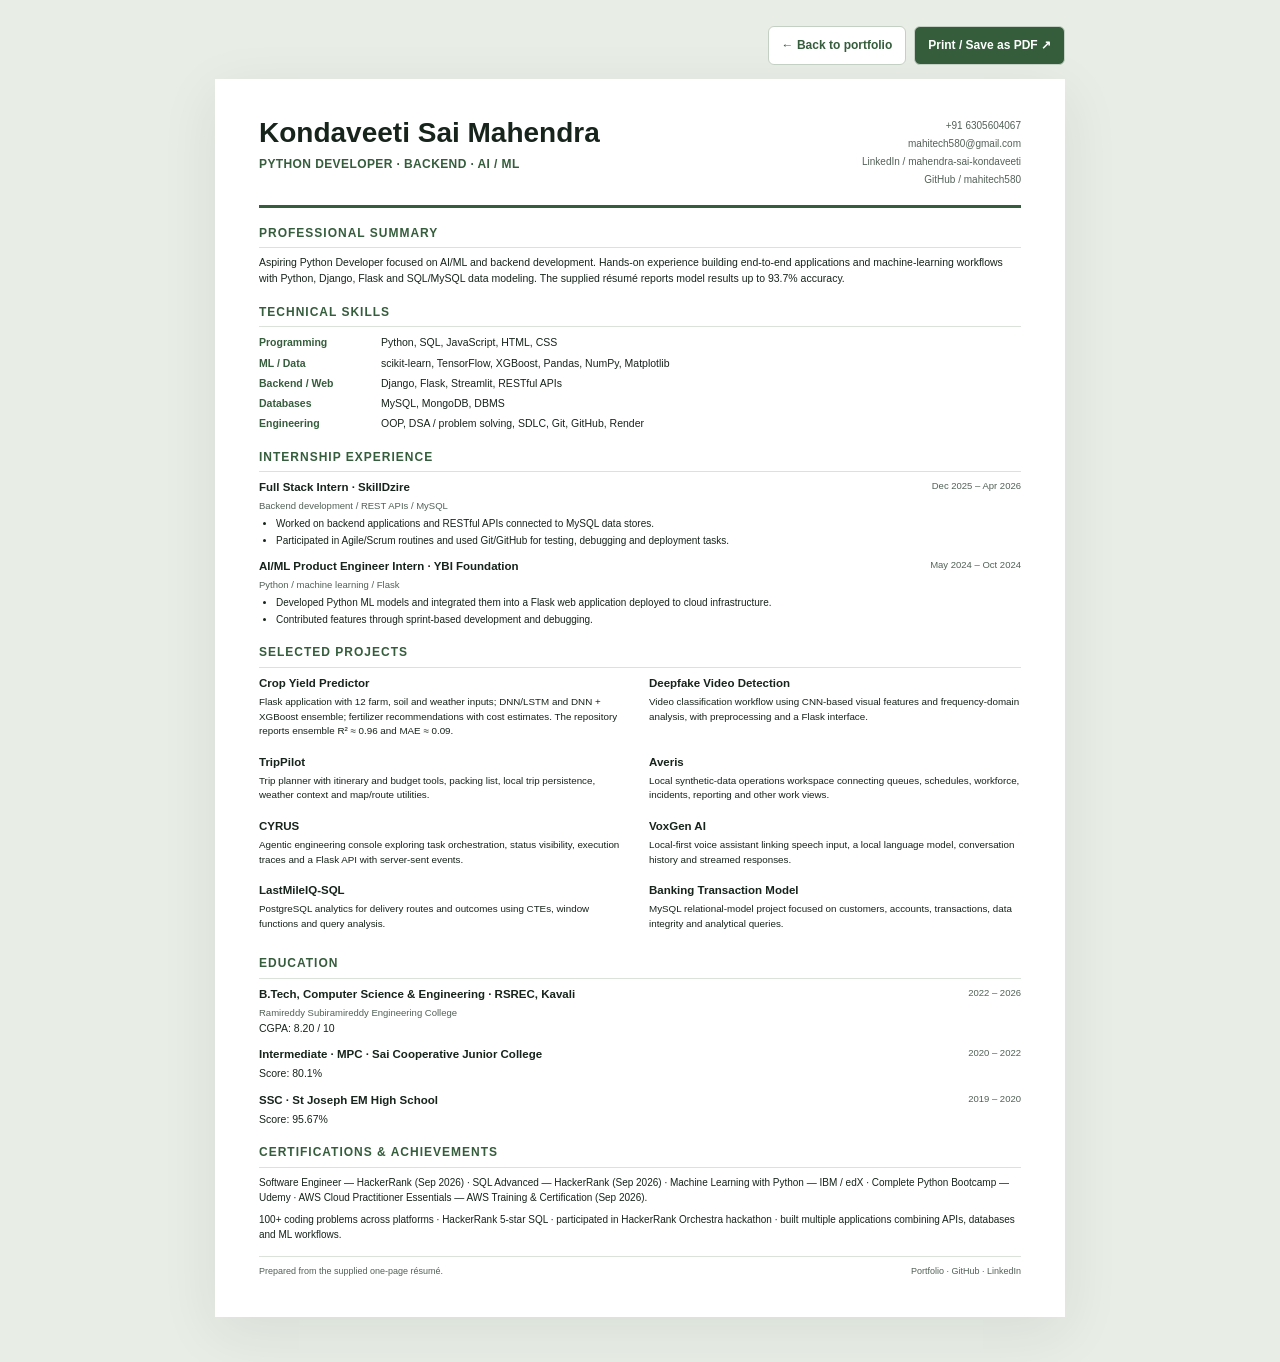
==== resume.html @ 96236c0c "Add browser-viewable resume, career sections and crop yield project" ====
<!doctype html>
<html lang="en">
<head>
<meta charset="utf-8"><meta name="viewport" content="width=device-width,initial-scale=1">
<meta name="description" content="Résumé of Kondaveeti Sai Mahendra — Python development, backend systems and AI/ML.">
<title>Kondaveeti Sai Mahendra — Résumé</title>
<style>
:root{color-scheme:light;--ink:#17241b;--muted:#526157;--accent:#355d3c;--line:#dbe2d9;--canvas:#e8ede6}
*{box-sizing:border-box}body{margin:0;padding:26px 14px 45px;background:var(--canvas);color:var(--ink);font:14px/1.55 Arial,Helvetica,sans-serif}
.actions{width:min(850px,100%);margin:0 auto 14px;display:flex;justify-content:flex-end;gap:8px;flex-wrap:wrap}.actions a,.actions button{border:1px solid #c5d0c4;border-radius:6px;padding:9px 13px;background:#fff;color:var(--accent);font-size:12px;font-weight:700;text-decoration:none;cursor:pointer}.actions .primary{background:var(--accent);color:white}
.resume{width:min(850px,100%);margin:auto;padding:38px 44px;background:white;box-shadow:0 15px 55px #243b2815}
header{display:flex;justify-content:space-between;gap:24px;padding-bottom:16px;border-bottom:3px solid var(--accent)}h1{font-size:28px;line-height:1.15;margin:0 0 6px}.role{font-size:12px;text-transform:uppercase;letter-spacing:.4px;color:var(--accent);font-weight:bold}.contact{font-size:10px;line-height:1.8;text-align:right;color:var(--muted);overflow-wrap:anywhere}.contact a{color:inherit;text-decoration:none}
section{margin-top:16px;break-inside:avoid}h2{font-size:12px;letter-spacing:1px;text-transform:uppercase;color:var(--accent);margin:0 0 7px;padding-bottom:5px;border-bottom:1px solid var(--line)}p{margin:0 0 7px;font-size:10.5px;line-height:1.5}
.skills{display:grid;grid-template-columns:112px 1fr;gap:4px 10px;font-size:10.5px}.skills b{color:var(--accent)}.entry{margin-bottom:10px;break-inside:avoid}.entry-head{display:flex;justify-content:space-between;gap:14px}.entry h3,.project h3{font-size:11.5px;margin:0 0 2px}.meta,small{font-size:9.5px;color:var(--muted)}ul{margin:3px 0 0;padding-left:17px}li{font-size:10px;line-height:1.48;margin:2px 0}
.projects{display:grid;grid-template-columns:1fr 1fr;gap:8px 18px}.project{break-inside:avoid}.project p{font-size:9.8px}.credential-line{font-size:10px}footer{margin-top:14px;padding-top:8px;border-top:1px solid var(--line);font-size:9px;color:var(--muted);display:flex;justify-content:space-between;gap:15px}
@media(max-width:600px){body{padding:10px 6px 22px}.resume{padding:22px 17px}.actions{justify-content:stretch}.actions a,.actions button{flex:1;text-align:center}header{display:block}.contact{text-align:left;margin-top:9px}.entry-head{display:block}.projects{grid-template-columns:1fr}.skills{grid-template-columns:1fr;gap:0}.skills b{margin-top:4px}h1{font-size:25px}}
@media print{@page{size:A4;margin:12mm}body{background:white;padding:0}.actions{display:none}.resume{box-shadow:none;margin:0;padding:0;width:100%}section{margin-top:11px}p{font-size:9.8px}li{font-size:9.4px}}
</style>
</head>
<body>
<nav class="actions" aria-label="Résumé actions"><a href="./index.html">← Back to portfolio</a><button type="button" id="resumePrint" class="primary">Print / Save as PDF ↗</button></nav>
<main class="resume">
<header><div><h1>Kondaveeti Sai Mahendra</h1><div class="role">Python Developer · Backend · AI / ML</div></div><div class="contact"><div>+91 6305604067</div><div><a href="mailto:mahitech580@gmail.com">mahitech580@gmail.com</a></div><div><a href="https://www.linkedin.com/in/mahendra-sai-kondaveeti-93438b279/" target="_blank" rel="noopener noreferrer">LinkedIn / mahendra-sai-kondaveeti</a></div><div><a href="https://github.com/mahitech580" target="_blank" rel="noopener noreferrer">GitHub / mahitech580</a></div></div></header>
<section><h2>Professional Summary</h2><p>Aspiring Python Developer focused on AI/ML and backend development. Hands-on experience building end-to-end applications and machine-learning workflows with Python, Django, Flask and SQL/MySQL data modeling. The supplied résumé reports model results up to 93.7% accuracy.</p></section>
<section><h2>Technical Skills</h2><div class="skills"><b>Programming</b><span>Python, SQL, JavaScript, HTML, CSS</span><b>ML / Data</b><span>scikit-learn, TensorFlow, XGBoost, Pandas, NumPy, Matplotlib</span><b>Backend / Web</b><span>Django, Flask, Streamlit, RESTful APIs</span><b>Databases</b><span>MySQL, MongoDB, DBMS</span><b>Engineering</b><span>OOP, DSA / problem solving, SDLC, Git, GitHub, Render</span></div></section>
<section><h2>Internship Experience</h2>
<div class="entry"><div class="entry-head"><div><h3>Full Stack Intern · SkillDzire</h3><div class="meta">Backend development / REST APIs / MySQL</div></div><small>Dec 2025 – Apr 2026</small></div><ul><li>Worked on backend applications and RESTful APIs connected to MySQL data stores.</li><li>Participated in Agile/Scrum routines and used Git/GitHub for testing, debugging and deployment tasks.</li></ul></div>
<div class="entry"><div class="entry-head"><div><h3>AI/ML Product Engineer Intern · YBI Foundation</h3><div class="meta">Python / machine learning / Flask</div></div><small>May 2024 – Oct 2024</small></div><ul><li>Developed Python ML models and integrated them into a Flask web application deployed to cloud infrastructure.</li><li>Contributed features through sprint-based development and debugging.</li></ul></div>
</section>
<section><h2>Selected Projects</h2><div class="projects">
<div class="project"><h3>Crop Yield Predictor</h3><p>Flask application with 12 farm, soil and weather inputs; DNN/LSTM and DNN + XGBoost ensemble; fertilizer recommendations with cost estimates. The repository reports ensemble R² ≈ 0.96 and MAE ≈ 0.09.</p></div>
<div class="project"><h3>Deepfake Video Detection</h3><p>Video classification workflow using CNN-based visual features and frequency-domain analysis, with preprocessing and a Flask interface.</p></div>
<div class="project"><h3>TripPilot</h3><p>Trip planner with itinerary and budget tools, packing list, local trip persistence, weather context and map/route utilities.</p></div>
<div class="project"><h3>Averis</h3><p>Local synthetic-data operations workspace connecting queues, schedules, workforce, incidents, reporting and other work views.</p></div>
<div class="project"><h3>CYRUS</h3><p>Agentic engineering console exploring task orchestration, status visibility, execution traces and a Flask API with server-sent events.</p></div>
<div class="project"><h3>VoxGen AI</h3><p>Local-first voice assistant linking speech input, a local language model, conversation history and streamed responses.</p></div>
<div class="project"><h3>LastMileIQ-SQL</h3><p>PostgreSQL analytics for delivery routes and outcomes using CTEs, window functions and query analysis.</p></div>
<div class="project"><h3>Banking Transaction Model</h3><p>MySQL relational-model project focused on customers, accounts, transactions, data integrity and analytical queries.</p></div>
</div></section>
<section><h2>Education</h2>
<div class="entry"><div class="entry-head"><div><h3>B.Tech, Computer Science & Engineering · RSREC, Kavali</h3><div class="meta">Ramireddy Subiramireddy Engineering College</div></div><small>2022 – 2026</small></div><p>CGPA: 8.20 / 10</p></div>
<div class="entry"><div class="entry-head"><div><h3>Intermediate · MPC · Sai Cooperative Junior College</h3></div><small>2020 – 2022</small></div><p>Score: 80.1%</p></div>
<div class="entry"><div class="entry-head"><div><h3>SSC · St Joseph EM High School</h3></div><small>2019 – 2020</small></div><p>Score: 95.67%</p></div>
</section>
<section><h2>Certifications & Achievements</h2><p class="credential-line">Software Engineer — HackerRank (Sep 2026) · SQL Advanced — HackerRank (Sep 2026) · Machine Learning with Python — IBM / edX · Complete Python Bootcamp — Udemy · AWS Cloud Practitioner Essentials — AWS Training & Certification (Sep 2026).</p><p class="credential-line">100+ coding problems across platforms · HackerRank 5-star SQL · participated in HackerRank Orchestra hackathon · built multiple applications combining APIs, databases and ML workflows.</p></section>
<footer><span>Prepared from the supplied one-page résumé.</span><span>Portfolio · GitHub · LinkedIn</span></footer>
</main>
<script>document.getElementById('resumePrint').addEventListener('click',()=>{document.documentElement.setAttribute('data-print-called','yes');window.print()});</script>
</body></html>
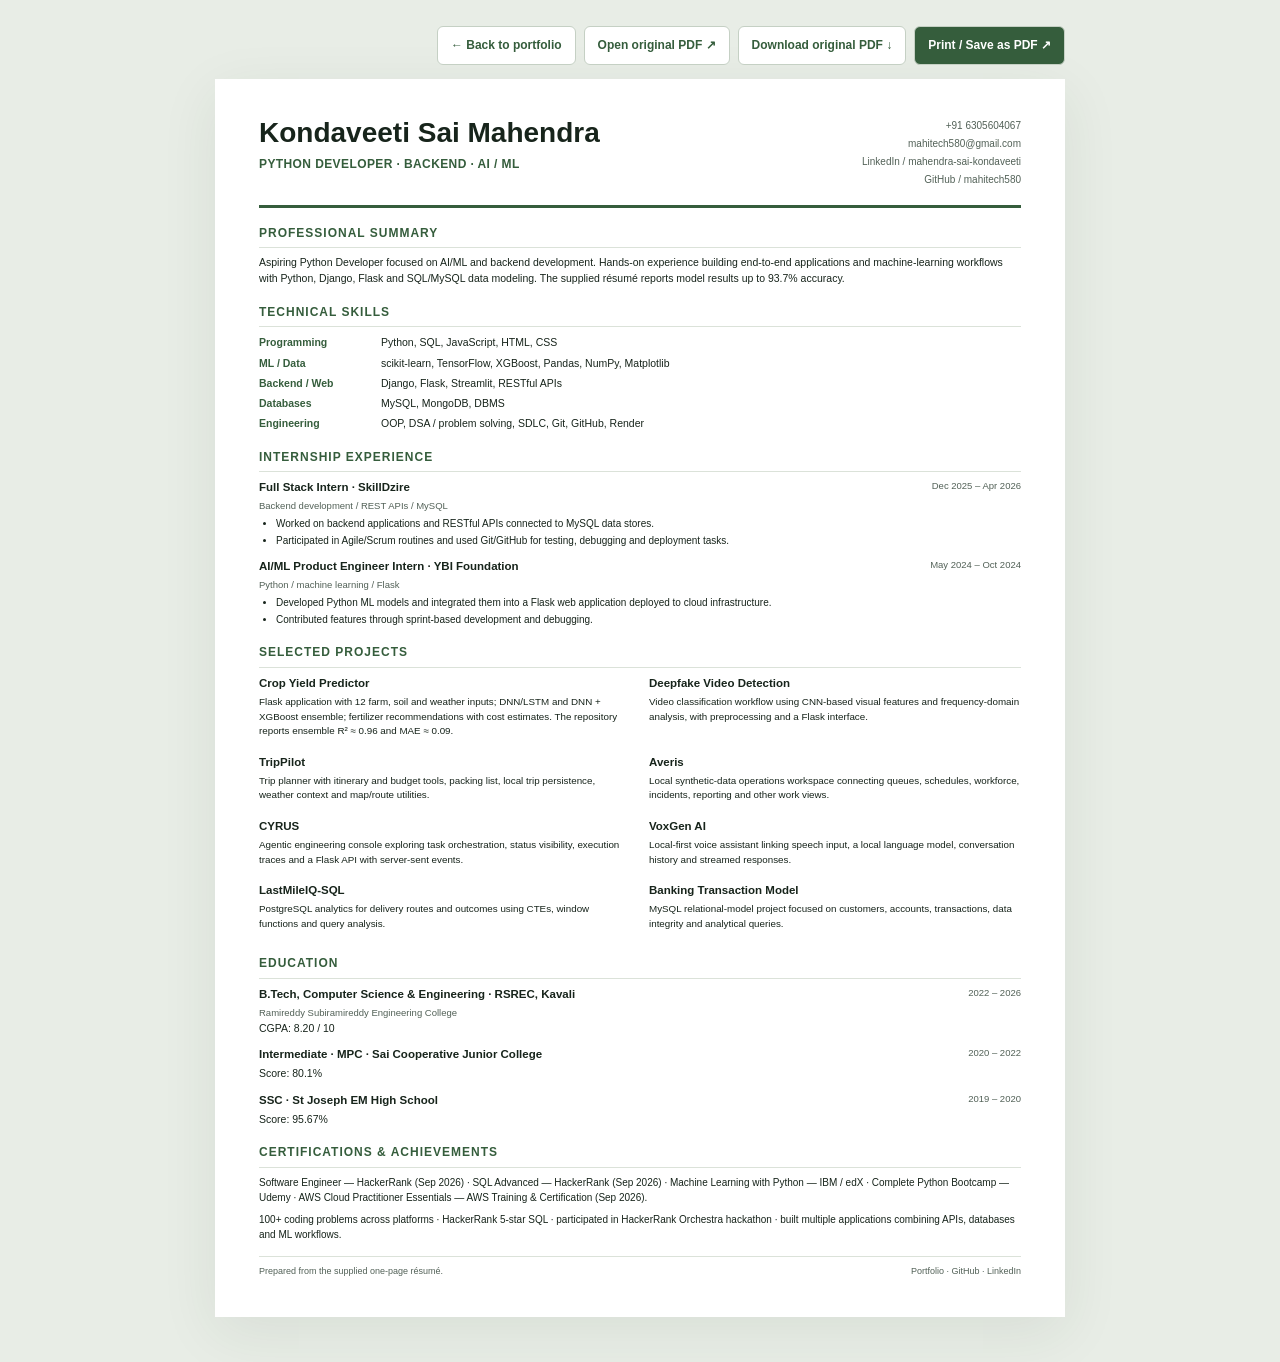
==== commit 970014f1: "Add direct open and download links for original resume PDF" ====
--- a/resume.html
+++ b/resume.html
@@ -18,7 +18,7 @@
 </style>
 </head>
 <body>
-<nav class="actions" aria-label="Résumé actions"><a href="./index.html">← Back to portfolio</a><button type="button" id="resumePrint" class="primary">Print / Save as PDF ↗</button></nav>
+<nav class="actions" aria-label="Résumé actions"><a href="./index.html">← Back to portfolio</a><a href="./Mahendra_Resume_Python_Updated_v6.pdf" target="_blank" rel="noopener noreferrer">Open original PDF ↗</a><a href="./Mahendra_Resume_Python_Updated_v6.pdf" download="Mahendra_Resume_Python_Updated_v6.pdf">Download original PDF ↓</a><button type="button" id="resumePrint" class="primary">Print / Save as PDF ↗</button></nav>
 <main class="resume">
 <header><div><h1>Kondaveeti Sai Mahendra</h1><div class="role">Python Developer · Backend · AI / ML</div></div><div class="contact"><div>+91 6305604067</div><div><a href="mailto:mahitech580@gmail.com">mahitech580@gmail.com</a></div><div><a href="https://www.linkedin.com/in/mahendra-sai-kondaveeti-93438b279/" target="_blank" rel="noopener noreferrer">LinkedIn / mahendra-sai-kondaveeti</a></div><div><a href="https://github.com/mahitech580" target="_blank" rel="noopener noreferrer">GitHub / mahitech580</a></div></div></header>
 <section><h2>Professional Summary</h2><p>Aspiring Python Developer focused on AI/ML and backend development. Hands-on experience building end-to-end applications and machine-learning workflows with Python, Django, Flask and SQL/MySQL data modeling. The supplied résumé reports model results up to 93.7% accuracy.</p></section>
